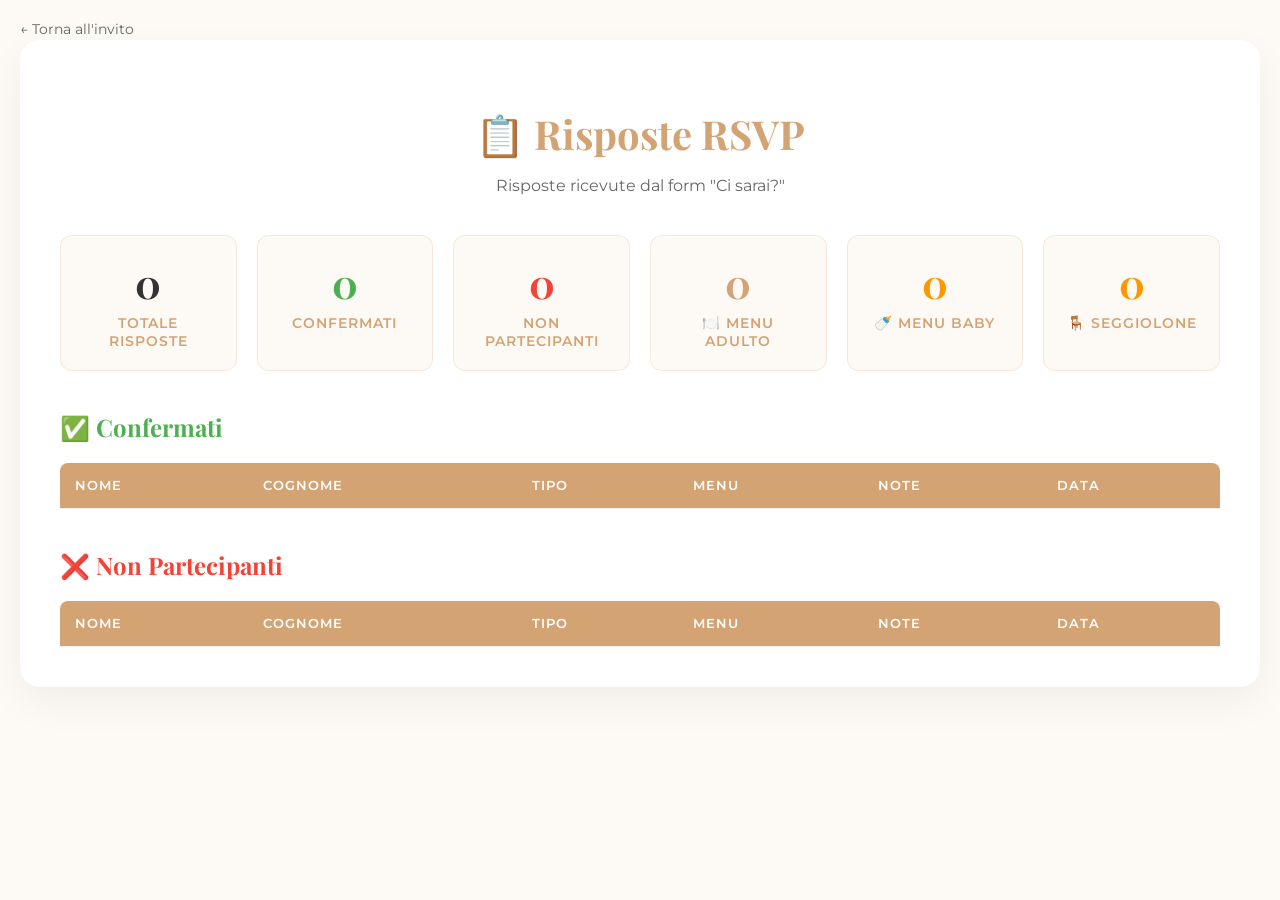
==== risposte.html @ db220d85 "fix statistiche" ====
<!DOCTYPE html>
<html lang="it">
<head>
  <meta charset="UTF-8">
  <meta name="viewport" content="width=device-width, initial-scale=1.0">
  <link href="https://fonts.googleapis.com/css2?family=Montserrat:wght@300;400;500;600&family=Playfair+Display:ital,wght@0,400;0,600&display=swap" rel="stylesheet">
  <title>Area Sposi | Risposte RSVP</title>
  <style>
    :root {
      --bg-color: #fdfaf6;
      --primary-color: #d4a373;
      --text-color: #333333;
      --text-light: #666666;
      --font-serif: 'Playfair Display', Georgia, serif;
      --font-sans: 'Montserrat', Arial, sans-serif;
    }
    body {
      font-family: var(--font-sans);
      background-color: var(--bg-color);
      color: var(--text-color);
      margin: 0;
      padding: 40px 20px;
    }
    .container {
      max-width: 1400px;
      overflow-x: auto;
      margin: 0 auto;
      background: #fff;
      padding: 40px;
      border-radius: 20px;
      box-shadow: 0 15px 40px rgba(0,0,0,0.05);
    }
    h1 {
      font-family: var(--font-serif);
      text-align: center;
      font-size: 2.5rem;
      color: var(--primary-color);
      margin-bottom: 5px;
    }
    .subtitle {
      text-align: center;
      color: var(--text-light);
      margin-bottom: 40px;
    }
    .stats-grid {
      display: grid;
      grid-template-columns: repeat(auto-fit, minmax(150px, 1fr));
      gap: 20px;
      margin-bottom: 40px;
    }
    .stat-card {
      background: var(--bg-color);
      padding: 20px;
      border-radius: 12px;
      text-align: center;
      border: 1px solid rgba(212,163,115,0.2);
    }
    .stat-card h3 {
      font-size: 2.5rem;
      margin: 0 0 5px 0;
      font-family: var(--font-serif);
      color: var(--text-color);
    }
    .stat-card p {
      margin: 0;
      font-size: 0.9rem;
      text-transform: uppercase;
      letter-spacing: 1px;
      color: var(--primary-color);
      font-weight: 600;
    }
    table {
      width: 100%;
      border-collapse: collapse;
      margin-top: 20px;
    }
    th, td {
      padding: 15px;
      text-align: left;
      border-bottom: 1px solid #eee;
    }
    th {
      font-weight: 600;
      color: #fff;
      text-transform: uppercase;
      font-size: 0.8rem;
      letter-spacing: 1px;
      background: var(--primary-color);
    }
    th:first-child { border-radius: 8px 0 0 0; }
    th:last-child { border-radius: 0 8px 0 0; }
    tr:hover {
      background-color: rgba(212,163,115,0.05);
    }
    .back-nav {
      position: absolute;
      top: 20px;
      left: 20px;
      text-decoration: none;
      color: var(--text-light);
      font-size: 0.9rem;
      display: flex;
      align-items: center;
      gap: 5px;
      transition: color 0.3s;
    }
    .back-nav:hover {
      color: var(--primary-color);
    }
  </style>
</head>
<body>

  <a href="index.html" class="back-nav">← Torna all'invito</a>

  <div class="container">
    <h1>📋 Risposte RSVP</h1>
    <p class="subtitle">Risposte ricevute dal form "Ci sarai?"</p>

    <div class="stats-grid">
      <div class="stat-card">
        <h3 id="rsvp-totale">0</h3>
        <p>Totale Risposte</p>
      </div>
      <div class="stat-card">
        <h3 id="rsvp-si" style="color: #4caf50;">0</h3>
        <p>Confermati</p>
      </div>
      <div class="stat-card">
        <h3 id="rsvp-no" style="color: #f44336;">0</h3>
        <p>Non Partecipanti</p>
      </div>
      <div class="stat-card">
        <h3 id="rsvp-adulto" style="color: var(--primary-color);">0</h3>
        <p>🍽️ Menu Adulto</p>
      </div>
      <div class="stat-card">
        <h3 id="rsvp-baby" style="color: #ff9800;">0</h3>
        <p>🍼 Menu Baby</p>
      </div>
      <div class="stat-card">
        <h3 id="rsvp-seggiolone" style="color: #ff9800;">0</h3>
        <p>🪑 Seggiolone</p>
      </div>
    </div>

    <h2 style="margin: 30px 0 10px 0; font-family: var(--font-serif); color: #4caf50;">✅ Confermati</h2>
    <table id="rsvp-table-si">
      <thead>
        <tr><th>Nome</th><th>Cognome</th><th>Tipo</th><th>Menu</th><th>Note</th><th>Data</th></tr>
      </thead>
      <tbody></tbody>
    </table>

    <h2 style="margin: 40px 0 10px 0; font-family: var(--font-serif); color: #f44336;">❌ Non Partecipanti</h2>
    <table id="rsvp-table-no">
      <thead>
        <tr><th>Nome</th><th>Cognome</th><th>Tipo</th><th>Menu</th><th>Note</th><th>Data</th></tr>
      </thead>
      <tbody></tbody>
    </table>
  </div>

  <script>
    function parseCSVLine(line) {
      const parts = [];
      let current = '';
      let inQuotes = false;
      for (let c of line) {
        if (c === '"') { inQuotes = !inQuotes; }
        else if (c === ',' && !inQuotes) { parts.push(current.trim()); current = ''; }
        else { current += c; }
      }
      parts.push(current.trim());
      return parts;
    }

    async function loadRsvpResponses() {
      try {
        const response = await fetch('data/risposte.csv');
        if (!response.ok) return;
        const csvData = await response.text();
        const lines = csvData.split('\n');
        const siRows = [], noRows = [];
        let adultoCount = 0, babyCount = 0, seggioloneCount = 0;

        for (let i = 1; i < lines.length; i++) {
          if (!lines[i].trim()) continue;
          const parts = parseCSVLine(lines[i]);
          if (parts.length < 7) continue;
          const entry = {
            timestamp: parts[0], nome: parts[1], cognome: parts[2],
            tipo: parts[3], risposta: parts[4], note: parts[5], menu: parts[6] || 'Adulto'
          };
          if (entry.risposta === 'Sì') {
            siRows.push(entry);
            if (entry.menu === 'Baby') babyCount++;
            else if (entry.menu === 'Seggiolone') seggioloneCount++;
            else adultoCount++;
          } else {
            noRows.push(entry);
          }
        }

        document.getElementById('rsvp-totale').innerText = siRows.length + noRows.length;
        document.getElementById('rsvp-si').innerText = siRows.length;
        document.getElementById('rsvp-no').innerText = noRows.length;
        document.getElementById('rsvp-adulto').innerText = adultoCount;
        document.getElementById('rsvp-baby').innerText = babyCount;
        document.getElementById('rsvp-seggiolone').innerText = seggioloneCount;
        renderRsvpTable('rsvp-table-si', siRows);
        renderRsvpTable('rsvp-table-no', noRows);
      } catch (e) {
        console.warn('Failed to load risposte.csv:', e);
      }
    }

    function renderRsvpTable(tableId, rows) {
      const tbody = document.querySelector(`#${tableId} tbody`);
      tbody.innerHTML = '';
      if (rows.length === 0) {
        tbody.innerHTML = `<tr><td colspan="6" style="text-align:center; padding:20px; color:#999;">Nessuna risposta</td></tr>`;
        return;
      }
      rows.forEach(r => {
        const menuBadge = r.menu === 'Baby'
          ? '<span style="background:#ff9800;color:#fff;padding:2px 8px;border-radius:10px;font-size:0.75rem;">🍼 Baby</span>'
          : r.menu === 'Seggiolone'
          ? '<span style="background:#ff9800;color:#fff;padding:2px 8px;border-radius:10px;font-size:0.75rem;">🪑 Seggiolone</span>'
          : '<span style="color:#999;font-size:0.85rem;">Adulto</span>';
        const tipoBadge = r.tipo === 'Principale'
          ? '<span style="font-weight:600;">Principale</span>'
          : '<span style="color:#888;">Accompagnatore</span>';
        const tr = document.createElement('tr');
        tr.innerHTML = `
          <td style="font-weight:500;">${r.nome}</td>
          <td>${r.cognome}</td>
          <td>${tipoBadge}</td>
          <td>${menuBadge}</td>
          <td style="font-size:0.85rem;color:#666;max-width:250px;">${r.note || '—'}</td>
          <td style="font-size:0.8rem;color:#999;">${r.timestamp}</td>
        `;
        tbody.appendChild(tr);
      });
    }

    loadRsvpResponses();
  </script>
</body>
</html>
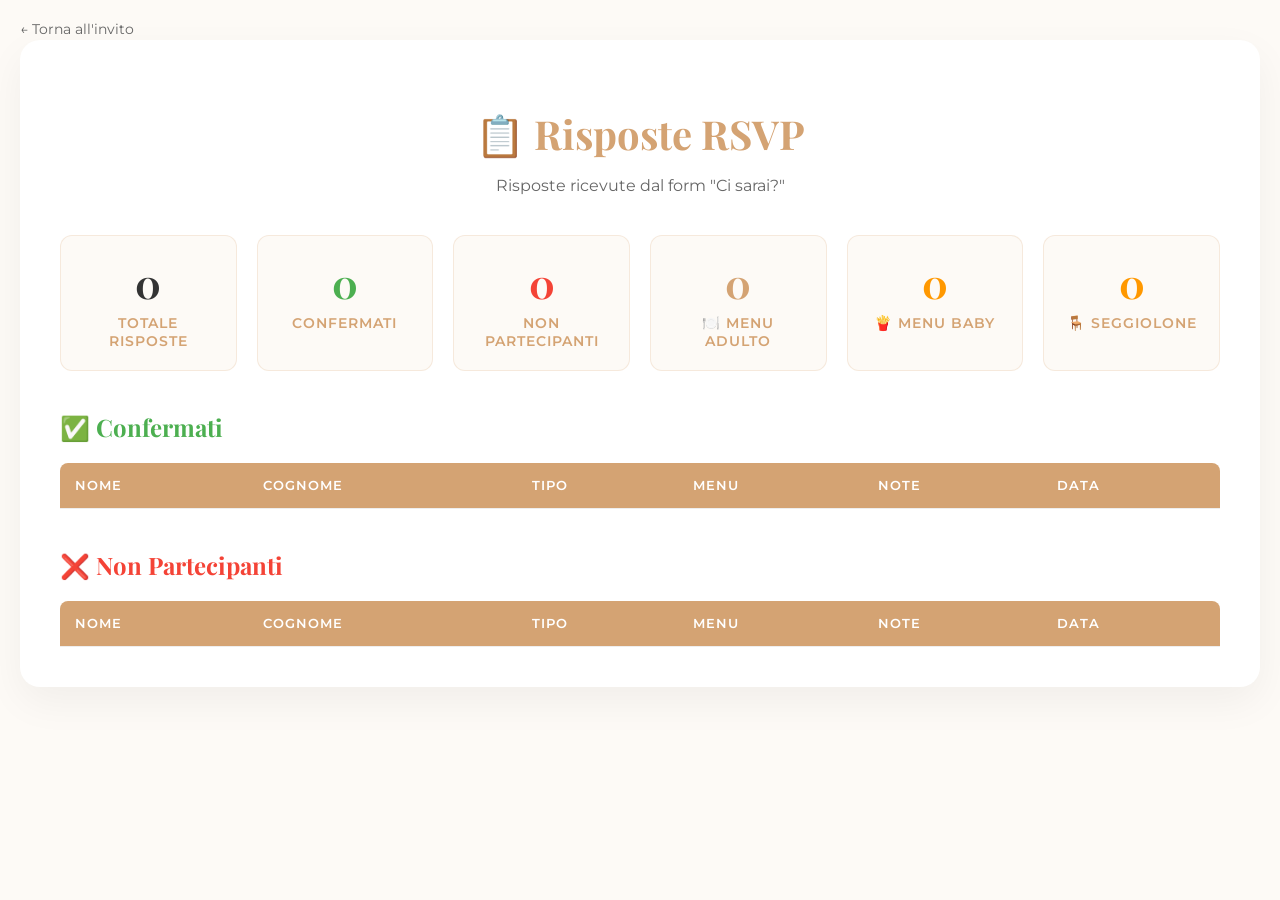
==== commit 9fab4b01: "fix emoticon" ====
--- a/risposte.html
+++ b/risposte.html
@@ -136,7 +136,7 @@
       </div>
       <div class="stat-card">
         <h3 id="rsvp-baby" style="color: #ff9800;">0</h3>
-        <p>🍼 Menu Baby</p>
+        <p>🍟 Menu Baby</p>
       </div>
       <div class="stat-card">
         <h3 id="rsvp-seggiolone" style="color: #ff9800;">0</h3>
@@ -224,7 +224,7 @@
       }
       rows.forEach(r => {
         const menuBadge = r.menu === 'Baby'
-          ? '<span style="background:#ff9800;color:#fff;padding:2px 8px;border-radius:10px;font-size:0.75rem;">🍼 Baby</span>'
+          ? '<span style="background:#ff9800;color:#fff;padding:2px 8px;border-radius:10px;font-size:0.75rem;">🍟 Baby</span>'
           : r.menu === 'Seggiolone'
           ? '<span style="background:#ff9800;color:#fff;padding:2px 8px;border-radius:10px;font-size:0.75rem;">🪑 Seggiolone</span>'
           : '<span style="color:#999;font-size:0.85rem;">Adulto</span>';
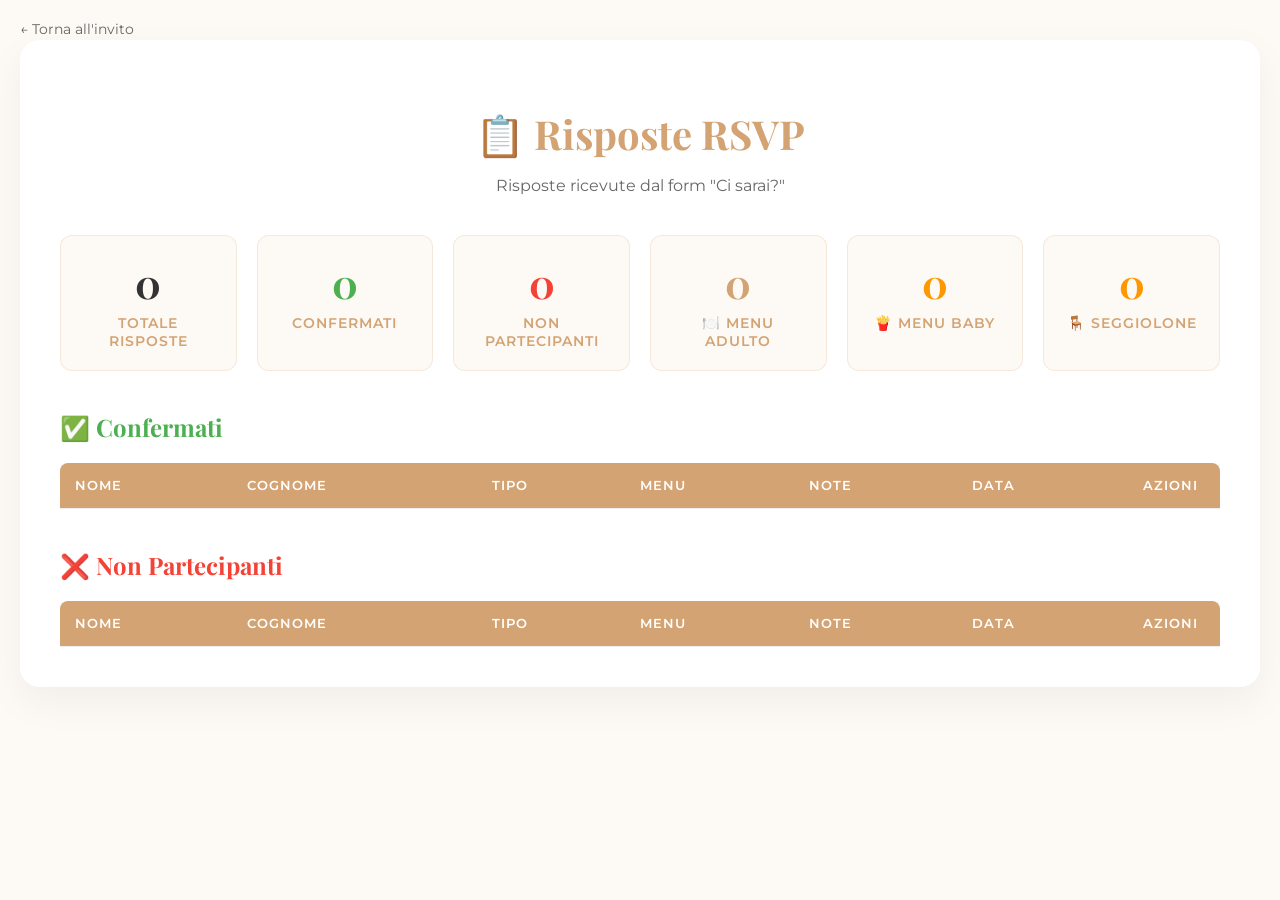
==== commit 3c6ac304: "no gallery upload" ====
--- a/risposte.html
+++ b/risposte.html
@@ -107,6 +107,153 @@
     .back-nav:hover {
       color: var(--primary-color);
     }
+
+    /* Delete button styles */
+    .btn-delete {
+      background: none;
+      border: none;
+      cursor: pointer;
+      padding: 8px;
+      border-radius: 8px;
+      transition: all 0.25s ease;
+      display: flex;
+      align-items: center;
+      justify-content: center;
+    }
+    .btn-delete svg {
+      width: 18px;
+      height: 18px;
+      fill: #bbb;
+      transition: all 0.25s ease;
+    }
+    .btn-delete:hover {
+      background: rgba(244, 67, 54, 0.08);
+    }
+    .btn-delete:hover svg {
+      fill: #f44336;
+      transform: scale(1.15);
+    }
+    .btn-delete:active svg {
+      transform: scale(0.95);
+    }
+    th.col-azioni {
+      text-align: center;
+      width: 70px;
+    }
+    td.col-azioni {
+      text-align: center;
+      width: 70px;
+    }
+
+    /* Confirmation modal */
+    .modal-overlay {
+      display: none;
+      position: fixed;
+      inset: 0;
+      background: rgba(0,0,0,0.4);
+      backdrop-filter: blur(4px);
+      z-index: 1000;
+      justify-content: center;
+      align-items: center;
+      animation: fadeIn 0.2s ease;
+    }
+    .modal-overlay.active {
+      display: flex;
+    }
+    .modal-box {
+      background: #fff;
+      border-radius: 16px;
+      padding: 32px 36px;
+      max-width: 420px;
+      width: 90%;
+      box-shadow: 0 20px 60px rgba(0,0,0,0.15);
+      text-align: center;
+      animation: slideUp 0.3s ease;
+    }
+    .modal-box .modal-icon {
+      width: 56px;
+      height: 56px;
+      border-radius: 50%;
+      background: rgba(244, 67, 54, 0.1);
+      display: flex;
+      align-items: center;
+      justify-content: center;
+      margin: 0 auto 20px;
+    }
+    .modal-box .modal-icon svg {
+      width: 28px;
+      height: 28px;
+      fill: #f44336;
+    }
+    .modal-box h3 {
+      font-family: var(--font-serif);
+      font-size: 1.3rem;
+      margin: 0 0 8px;
+      color: var(--text-color);
+    }
+    .modal-box p {
+      color: var(--text-light);
+      font-size: 0.9rem;
+      margin: 0 0 24px;
+      line-height: 1.5;
+    }
+    .modal-box .guest-name {
+      font-weight: 600;
+      color: var(--text-color);
+    }
+    .modal-actions {
+      display: flex;
+      gap: 12px;
+      justify-content: center;
+    }
+    .modal-actions button {
+      padding: 10px 24px;
+      border-radius: 10px;
+      font-family: var(--font-sans);
+      font-size: 0.85rem;
+      font-weight: 500;
+      cursor: pointer;
+      transition: all 0.2s ease;
+      border: none;
+    }
+    .btn-cancel {
+      background: #f0f0f0;
+      color: var(--text-color);
+    }
+    .btn-cancel:hover {
+      background: #e0e0e0;
+    }
+    .btn-confirm-delete {
+      background: #f44336;
+      color: #fff;
+    }
+    .btn-confirm-delete:hover {
+      background: #d32f2f;
+      box-shadow: 0 4px 12px rgba(244, 67, 54, 0.3);
+    }
+
+    /* Row fade-out animation */
+    tr.deleting {
+      animation: rowFadeOut 0.4s ease forwards;
+    }
+
+    @keyframes fadeIn {
+      from { opacity: 0; }
+      to { opacity: 1; }
+    }
+    @keyframes slideUp {
+      from { opacity: 0; transform: translateY(20px); }
+      to { opacity: 1; transform: translateY(0); }
+    }
+    @keyframes rowFadeOut {
+      to {
+        opacity: 0;
+        transform: translateX(30px);
+        height: 0;
+        padding: 0;
+        overflow: hidden;
+      }
+    }
   </style>
 </head>
 <body>
@@ -147,7 +294,7 @@
     <h2 style="margin: 30px 0 10px 0; font-family: var(--font-serif); color: #4caf50;">✅ Confermati</h2>
     <table id="rsvp-table-si">
       <thead>
-        <tr><th>Nome</th><th>Cognome</th><th>Tipo</th><th>Menu</th><th>Note</th><th>Data</th></tr>
+        <tr><th>Nome</th><th>Cognome</th><th>Tipo</th><th>Menu</th><th>Note</th><th>Data</th><th class="col-azioni">Azioni</th></tr>
       </thead>
       <tbody></tbody>
     </table>
@@ -155,13 +302,31 @@
     <h2 style="margin: 40px 0 10px 0; font-family: var(--font-serif); color: #f44336;">❌ Non Partecipanti</h2>
     <table id="rsvp-table-no">
       <thead>
-        <tr><th>Nome</th><th>Cognome</th><th>Tipo</th><th>Menu</th><th>Note</th><th>Data</th></tr>
+        <tr><th>Nome</th><th>Cognome</th><th>Tipo</th><th>Menu</th><th>Note</th><th>Data</th><th class="col-azioni">Azioni</th></tr>
       </thead>
       <tbody></tbody>
     </table>
   </div>
 
+  <!-- Confirmation Modal -->
+  <div class="modal-overlay" id="delete-modal">
+    <div class="modal-box">
+      <div class="modal-icon">
+        <svg viewBox="0 0 24 24"><path d="M6 19c0 1.1.9 2 2 2h8c1.1 0 2-.9 2-2V7H6v12zM19 4h-3.5l-1-1h-5l-1 1H5v2h14V4z"/></svg>
+      </div>
+      <h3>Eliminare questo invitato?</h3>
+      <p>Stai per eliminare <span class="guest-name" id="modal-guest-name"></span>. Questa azione non può essere annullata.</p>
+      <div class="modal-actions">
+        <button class="btn-cancel" id="modal-cancel">Annulla</button>
+        <button class="btn-confirm-delete" id="modal-confirm">Elimina</button>
+      </div>
+    </div>
+  </div>
+
   <script>
+    // Delete state
+    let pendingDelete = null;
+
     function parseCSVLine(line) {
       const parts = [];
       let current = '';
@@ -219,7 +384,7 @@
       const tbody = document.querySelector(`#${tableId} tbody`);
       tbody.innerHTML = '';
       if (rows.length === 0) {
-        tbody.innerHTML = `<tr><td colspan="6" style="text-align:center; padding:20px; color:#999;">Nessuna risposta</td></tr>`;
+        tbody.innerHTML = `<tr><td colspan="7" style="text-align:center; padding:20px; color:#999;">Nessuna risposta</td></tr>`;
         return;
       }
       rows.forEach(r => {
@@ -239,12 +404,86 @@
           <td>${menuBadge}</td>
           <td style="font-size:0.85rem;color:#666;max-width:250px;">${r.note || '—'}</td>
           <td style="font-size:0.8rem;color:#999;">${r.timestamp}</td>
+          <td class="col-azioni">
+            <button class="btn-delete" title="Elimina invitato" data-timestamp="${r.timestamp}" data-nome="${r.nome}" data-cognome="${r.cognome}">
+              <svg viewBox="0 0 24 24"><path d="M6 19c0 1.1.9 2 2 2h8c1.1 0 2-.9 2-2V7H6v12zM8.46 11.88l1.41-1.41L12 12.59l2.12-2.12 1.41 1.41L13.41 14l2.12 2.12-1.41 1.41L12 15.41l-2.12 2.12-1.41-1.41L10.59 14l-2.13-2.12zM15.5 4l-1-1h-5l-1 1H5v2h14V4h-3.5z"/></svg>
+            </button>
+          </td>
         `;
         tbody.appendChild(tr);
       });
     }
+
+    // Event delegation for delete buttons
+    document.addEventListener('click', function(e) {
+      const btn = e.target.closest('.btn-delete');
+      if (!btn) return;
+      
+      const { timestamp, nome, cognome } = btn.dataset;
+      pendingDelete = { timestamp, nome, cognome, row: btn.closest('tr') };
+      
+      document.getElementById('modal-guest-name').textContent = `${nome} ${cognome}`;
+      document.getElementById('delete-modal').classList.add('active');
+    });
+
+    // Modal cancel
+    document.getElementById('modal-cancel').addEventListener('click', function() {
+      document.getElementById('delete-modal').classList.remove('active');
+      pendingDelete = null;
+    });
+
+    // Click outside modal to close
+    document.getElementById('delete-modal').addEventListener('click', function(e) {
+      if (e.target === this) {
+        this.classList.remove('active');
+        pendingDelete = null;
+      }
+    });
+
+    // Modal confirm delete
+    document.getElementById('modal-confirm').addEventListener('click', async function() {
+      if (!pendingDelete) return;
+      
+      const btn = this;
+      btn.disabled = true;
+      btn.textContent = 'Eliminando...';
+      
+      try {
+        const formData = new FormData();
+        formData.append('action', 'delete_rsvp');
+        formData.append('timestamp', pendingDelete.timestamp);
+        formData.append('nome', pendingDelete.nome);
+        formData.append('cognome', pendingDelete.cognome);
+
+        const res = await fetch('api.php', { method: 'POST', body: formData });
+        const data = await res.json();
+
+        if (data.status === 'ok') {
+          // Animate the row out
+          if (pendingDelete.row) {
+            pendingDelete.row.classList.add('deleting');
+          }
+          document.getElementById('delete-modal').classList.remove('active');
+          
+          // Reload data after animation
+          setTimeout(() => {
+            loadRsvpResponses();
+          }, 450);
+        } else {
+          alert('Errore: ' + (data.message || 'Impossibile eliminare'));
+        }
+      } catch (err) {
+        alert('Errore di connessione');
+        console.error(err);
+      } finally {
+        btn.disabled = false;
+        btn.textContent = 'Elimina';
+        pendingDelete = null;
+      }
+    });
 
     loadRsvpResponses();
   </script>
 </body>
 </html>
+
